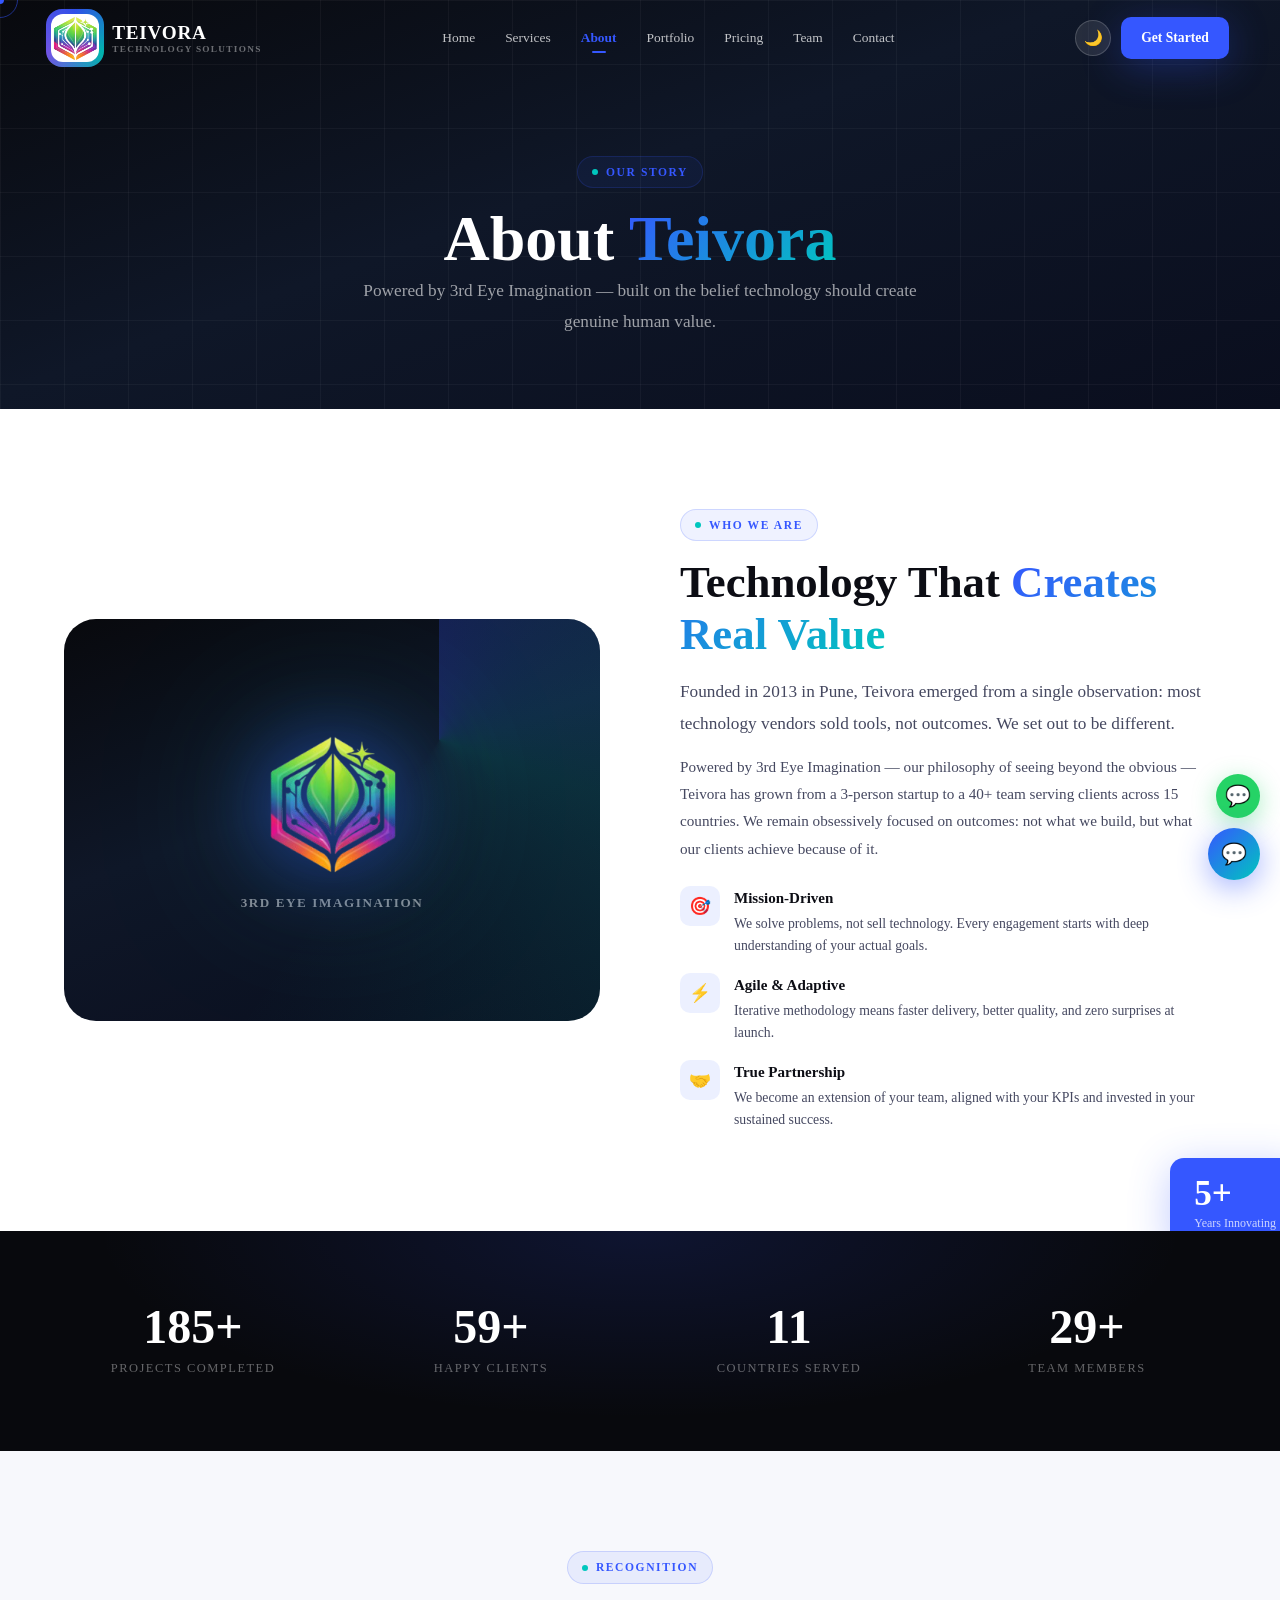
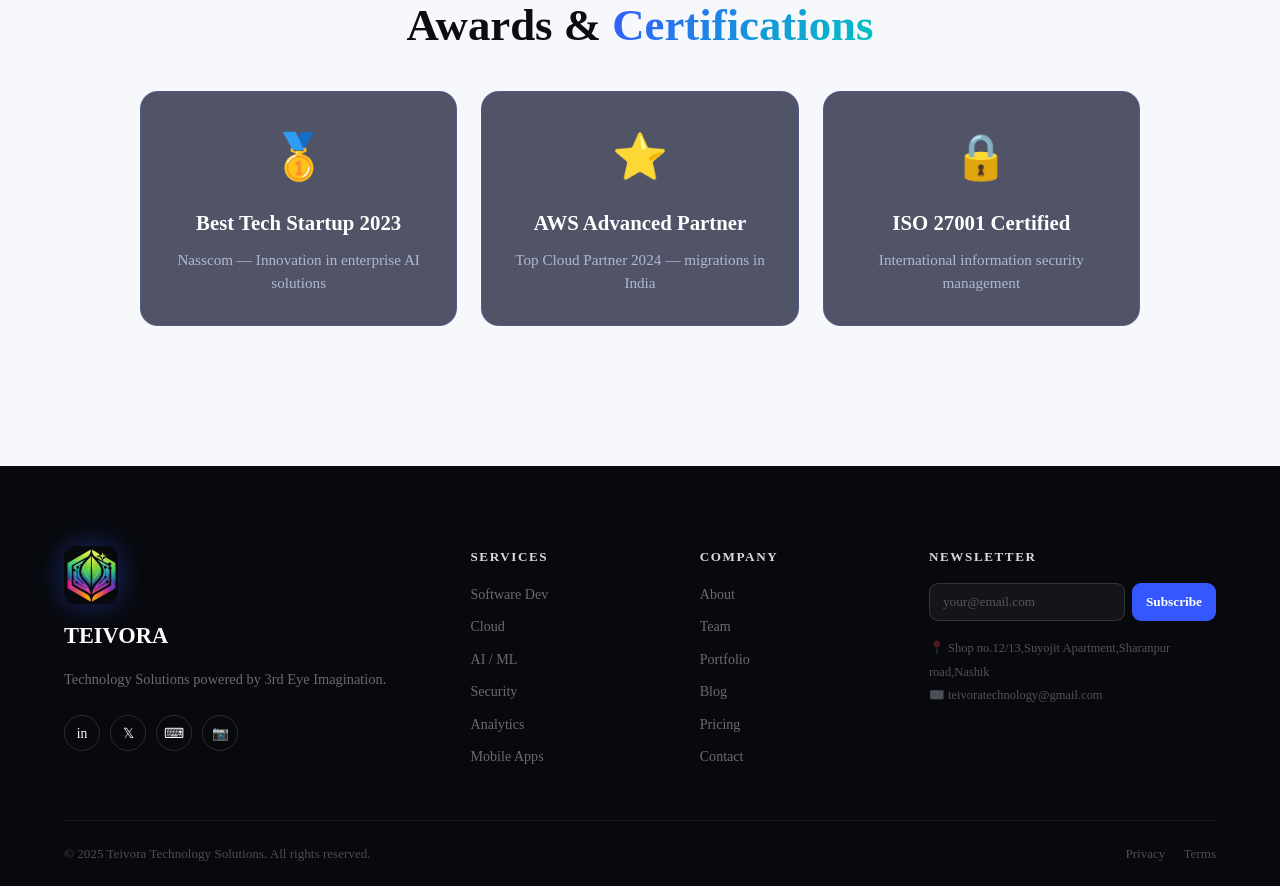
==== pages/about.html @ 47b6b74a "Initial commit" ====
<!DOCTYPE html>
<html lang="en" data-theme="light">
<head>
<meta charset="UTF-8"><meta name="viewport" content="width=device-width,initial-scale=1">
<title>About Us — Teivora Technology Solutions</title>
<link rel="icon" href="../images/logo.png">
<link rel="stylesheet" href="../css/style.css">

</head>
<body>
<div id="scroll-progress"></div>
<div id="cursor-dot"></div>
<div id="cursor-ring"></div>
<nav class="navbar" id="navbar">
  <a href="../index.html" class="nav-logo">
    <div class="logo-img-wrap">
      <img src="../images/logo.png" alt="Teivora" loading="lazy">
    </div>
    <div class="logo-text">
      <span class="logo-name">TEIVORA</span>
      <span class="logo-sub">Technology Solutions</span>
    </div>
  </a>
  <div class="nav-links">
    <a href="../index.html">Home</a>
    <a href="services.html">Services</a>
    <a href="about.html" class="active">About</a>
    <a href="portfolio.html">Portfolio</a>
    
    <a href="pricing.html">Pricing</a>
    <a href="team.html">Team</a>
    <a href="contact.html">Contact</a>
  </div>
  <div class="nav-actions">
    <button class="btn-theme">🌙</button>
    <a href="contact.html" class="btn btn-primary">Get Started</a>
  </div>
  <button class="hamburger" aria-label="Menu"><span></span><span></span><span></span></button>
</nav>
<nav class="mobile-nav" id="mobile-nav">
  <a href="../index.html">Home</a>
  <a href="services.html">Services</a>
  <a href="about.html">About</a>
  <a href="portfolio.html">Portfolio</a>
  
  <a href="pricing.html">Pricing</a>
  <a href="team.html">Team</a>
  <a href="contact.html">Contact</a>
  <div class="mobile-nav-foot">
    <button class="btn-theme">🌙</button>
    <a href="contact.html" class="mobile-nav-cta">Get Started →</a>
  </div>
</nav>

<div class="page-hero">
  <div class="wrap">
    <div class="badge" style="margin:0 auto 16px"><span class="badge-dot"></span>Our Story</div>
    <h1 class="title" style="color:#fff">About <span class="gr">Teivora</span></h1>
    <p class="lead" style="color:rgba(255,255,255,.6)">Powered by 3rd Eye Imagination — built on the belief technology should create genuine human value.</p>
  </div>
</div>

<section class="section">
  <div class="wrap">
    <div class="about-grid">
      <div class="rv-l">
        <div class="about-main-card">
          <div class="about-logo-glow">
            <img src="../images/logo.png" alt="Teivora" loading="lazy">
            <div style="color:rgba(255,255,255,.5);font-size:.82rem;margin-top:14px;font-weight:600;letter-spacing:.12em;text-transform:uppercase">3rd Eye Imagination</div>
          </div>
        </div>
        <div class="about-badge-card"><div class="nb">5+</div><div class="nl">Years Innovating</div></div>
      </div>
      <div class="rv-r">
        <div class="badge"><span class="badge-dot"></span>Who We Are</div>
        <h2 class="title">Technology That <span class="gr">Creates Real Value</span></h2>
        <p class="lead" style="margin-top:16px">Founded in 2013 in Pune, Teivora emerged from a single observation: most technology vendors sold tools, not outcomes. We set out to be different.</p>
        <p style="color:var(--c-text2);margin-top:14px;line-height:1.8;font-size:.95rem">Powered by 3rd Eye Imagination — our philosophy of seeing beyond the obvious — Teivora has grown from a 3-person startup to a 40+ team serving clients across 15 countries. We remain obsessively focused on outcomes: not what we build, but what our clients achieve because of it.</p>
        <div class="about-feats" style="margin-top:24px">
          <div class="about-feat"><div class="feat-dot">🎯</div><div><h4>Mission-Driven</h4><p>We solve problems, not sell technology. Every engagement starts with deep understanding of your actual goals.</p></div></div>
          <div class="about-feat"><div class="feat-dot">⚡</div><div><h4>Agile & Adaptive</h4><p>Iterative methodology means faster delivery, better quality, and zero surprises at launch.</p></div></div>
          <div class="about-feat"><div class="feat-dot">🤝</div><div><h4>True Partnership</h4><p>We become an extension of your team, aligned with your KPIs and invested in your sustained success.</p></div></div>
        </div>
      </div>
    </div>
  </div>
</section>

<div class="numbers">
  <div class="wrap">
    <div class="numbers-grid">
      <div class="num-item rv"><div class="num-val"><span data-count="250" data-suffix="+">0+</span></div><div class="num-lbl">Projects Completed</div></div>
      <div class="num-item rv"><div class="num-val"><span data-count="80" data-suffix="+">0+</span></div><div class="num-lbl">Happy Clients</div></div>
      <div class="num-item rv"><div class="num-val"><span data-count="15">0</span></div><div class="num-lbl">Countries Served</div></div>
      <div class="num-item rv"><div class="num-val"><span data-count="40" data-suffix="+">0+</span></div><div class="num-lbl">Team Members</div></div>
    </div>
  </div>
</div>

<section class="section" style="background:var(--c-bg2)">
  <div class="wrap tc">
    <div class="badge" style="margin:0 auto 16px"><span class="badge-dot"></span>Recognition</div>
    <h2 class="title">Awards &amp; <span class="gr">Certifications</span></h2>
  <div class="awards-section">
  <div class="awards-grid">
    
    <div class="award-card">
      <div class="icon">🥇</div>
      <h3>Best Tech Startup 2023</h3>
      <p>Nasscom — Innovation in enterprise AI solutions</p>
    </div>

    <div class="award-card">
      <div class="icon">⭐</div>
      <h3>AWS Advanced Partner</h3>
      <p>Top Cloud Partner 2024 — migrations in India</p>
    </div>

    <div class="award-card">
      <div class="icon">🔒</div>
      <h3>ISO 27001 Certified</h3>
      <p>International information security management</p>
    </div>

  </div>
</div>
  </div>
</section>

<footer>
  <div class="wrap">
    <div class="foot-grid">
      <div class="foot-brand">
        <img src="../images/logo.png" alt="Teivora" style="width:54px;border-radius:12px;margin-bottom:14px;box-shadow:0 0 28px rgba(53,87,255,.4)" loading="lazy">
        <h3>TEIVORA</h3>
        <p>Technology Solutions powered by 3rd Eye Imagination.</p>
        <div class="foot-soc">
        <a href="https://www.linkedin.com/in/teivora-technology-624a3b401/" target="_blank" class="fsoc" aria-label="LinkedIn">in</a>

        <a href="https://x.com/teivora75224" target="_blank" class="fsoc" aria-label="Twitter">𝕏</a>

        <a href="https://github.com/yourprofile" target="_blank" class="fsoc" aria-label="GitHub">⌨</a>

        <a href="https://instagram.com/yourprofile" target="_blank" class="fsoc" aria-label="Instagram">📷</a>
    </div>
      </div>
      <div class="foot-col"><h4>Services</h4><div class="foot-links">
        <a href="services.html">Software Dev</a><a href="services.html">Cloud</a>
        <a href="services.html">AI / ML</a><a href="services.html">Security</a>
        <a href="services.html">Analytics</a><a href="services.html">Mobile Apps</a>
      </div></div>
      <div class="foot-col"><h4>Company</h4><div class="foot-links">
        <a href="about.html">About</a><a href="team.html">Team</a>
        <a href="portfolio.html">Portfolio</a><a href="blog.html">Blog</a>
        <a href="pricing.html">Pricing</a><a href="contact.html">Contact</a>
      </div></div>
      <div class="foot-col"><h4>Newsletter</h4>
        <form class="nl-form" onsubmit="this.querySelector('.nl-btn').textContent='✓ Done!';this.querySelector('.nl-in').value='';event.preventDefault()">
          <input type="email" class="nl-in" placeholder="your@email.com" required>
          <button type="submit" class="nl-btn">Subscribe</button>
        </form>
        <div style="margin-top:16px;color:rgba(255,255,255,.3);font-size:.78rem;line-height:1.9">
           📍 Shop no.12/13,Suyojit Apartment,Sharanpur road,Nashik<br>✉️ teivoratechnology@gmail.com
        </div>
      </div>
    </div>
  </div>
  <div class="wrap">
    <div class="foot-bottom">
      <p>© 2025 Teivora Technology Solutions. All rights reserved.</p>
      <div class="foot-bottom-links"><a href="#">Privacy</a><a href="#">Terms</a></div>
    </div>
  </div>
</footer>
<button id="btt" aria-label="Back to top">↑</button>
<a id="wa-btn" href="https://wa.me/917076770660" target="_blank" rel="noopener" aria-label="WhatsApp">💬</a>
<div id="chat-widget">
  <div class="chat-box">
    <div class="chat-head"><div class="chat-av">🤖</div><div class="chat-head-info"><h4>Teivora Support</h4><p class="chat-online">Online now</p></div></div>
    <div class="chat-msgs"><div class="cmsg bot">👋 Hi! How can I help you today?</div></div>
    <div class="chat-row"><input type="text" class="chat-in" placeholder="Type a message…"><button class="chat-send">➤</button></div>
  </div>
  <button class="chat-btn-wrap" aria-label="Open chat">💬</button>
</div>
<div id="cookie" class="hide">
  <div class="ck-text"><strong>🍪 Cookies</strong> help us improve your experience.</div>
  <div class="ck-btns"><button class="ck-ok">Accept</button><button class="ck-no">Decline</button></div>
</div>
<script src="../js/main.js"></script>
</body>
</html>
---- css/style.css ----
/* ================================================================
   TEIVORA TECHNOLOGY SOLUTIONS — PREMIUM v3.0
   Inspired by Nethority.com aesthetic
   ================================================================ */



/* ── TOKENS ── */
:root {
  --c-bg:        #ffffff;
  --c-bg2:       #f7f8fc;
  --c-bg3:       #eef0f8;
  --c-dark:      #08090d;
  --c-dark2:     #0e1017;
  --c-dark3:     #161924;
  --c-navy:      #0f1728;
  --c-blue:      #3557ff;
  --c-blue2:     #5b77ff;
  --c-teal:      #00c6be;
  --c-purple:    #7c5cfc;
  --c-green:     #22c55e;
  --c-amber:     #f59e0b;
  --c-text:      #0c0d14;
  --c-text2:     #454860;
  --c-text3:     #8082a0;
  --c-border:    #e3e5f5;
  --c-border2:   #d0d3ee;
  --c-card:      #ffffff;
  --c-white:     #ffffff;

  /* Dark mode overrides */
  --c-bg-d:      #07080f;
  --c-bg2-d:     #0d0e1a;
  --c-bg3-d:     #13142a;
  --c-text-d:    #eeeef5;
  --c-text2-d:   #9294b4;
  --c-border-d:  #1e2035;
  --c-card-d:    #0f1020;

  --f-sans:    'Times New Roman', Times, serif;
  --f-display: 'Times New Roman', Times, serif;
  --nav-h:     76px;
  --radius:    14px;
  --radius-lg: 22px;
  --radius-xl: 32px;
  --ease:      cubic-bezier(.4,0,.2,1);
  --ease-out:  cubic-bezier(.0,0,.2,1);
  --spring:    cubic-bezier(.34,1.56,.64,1);

  --grd-blue:   linear-gradient(135deg, #3557ff 0%, #5b77ff 100%);
  --grd-hero:   linear-gradient(160deg, #08090d 0%, #0f1728 45%, #0a0e1e 100%);
  --grd-glass:  linear-gradient(135deg, rgba(255,255,255,.06) 0%, rgba(255,255,255,.01) 100%);
  --grd-accent: linear-gradient(135deg, #3557ff 0%, #00c6be 100%);

  --sh-blue:    0 8px 40px rgba(53,87,255,.3);
  --sh-lg:      0 24px 80px rgba(8,9,13,.12);
  --sh-sm:      0 2px 16px rgba(8,9,13,.06);

  --trans: all .3s var(--ease);
}

[data-theme="dark"] {
  --c-bg:     var(--c-bg-d);
  --c-bg2:    var(--c-bg2-d);
  --c-bg3:    var(--c-bg3-d);
  --c-text:   var(--c-text-d);
  --c-text2:  var(--c-text2-d);
  --c-border: var(--c-border-d);
  --c-card:   var(--c-card-d);
  --sh-lg: 0 24px 80px rgba(0,0,0,.5);
  --sh-sm: 0 2px 16px rgba(0,0,0,.3);
}

/* ── RESET ── */
*,*::before,*::after { box-sizing:border-box; margin:0; padding:0 }
html { scroll-behavior:smooth; font-size:16px }
body {
  font-family: var(--f-sans);
  background: var(--c-bg);
  color: var(--c-text);
  line-height: 1.6;
  overflow-x: hidden;
  transition: background .3s ease, color .3s ease;
}
a { text-decoration:none; color:inherit }
img { display:block; max-width:100% }
ul { list-style:none }
button { cursor:pointer; border:none; background:none; font-family:var(--f-sans) }
input,textarea,select { font-family:var(--f-sans); outline:none }

/* ── SCROLL PROGRESS ── */
#scroll-progress {
  position:fixed; top:0; left:0; height:3px; width:0;
  z-index:99999;
  background: linear-gradient(90deg, var(--c-blue), var(--c-teal), var(--c-purple));
  box-shadow: 0 0 12px rgba(53,87,255,.6);
  transition: width .08s linear;
}

/* ── SPLASH ── */
#splash {
  position:fixed; inset:0;
  z-index:99998;
  background: var(--c-dark);
  display:flex; align-items:center; justify-content:center; flex-direction:column;
  gap:32px;
  transition: opacity .8s ease, visibility .8s ease;
}
#splash.out { opacity:0; visibility:hidden; pointer-events:none }

.sp-logo-ring {
  position:relative; width:130px; height:130px;
  display:flex; align-items:center; justify-content:center;
}
.sp-ring {
  position:absolute; inset:0; border-radius:50%;
  border: 2px solid transparent;
}
.sp-ring-1 {
  background: conic-gradient(from 0deg, var(--c-blue), var(--c-teal), var(--c-purple), var(--c-blue)) border-box;
  -webkit-mask: linear-gradient(#fff 0 0) padding-box, linear-gradient(#fff 0 0);
  -webkit-mask-composite: destination-out; mask-composite: exclude;
  animation: spin 3s linear infinite;
}
.sp-ring-2 {
  inset:-12px;
  background: conic-gradient(from 180deg, rgba(53,87,255,.3), transparent 60%) border-box;
  -webkit-mask: linear-gradient(#fff 0 0) padding-box, linear-gradient(#fff 0 0);
  -webkit-mask-composite: destination-out; mask-composite: exclude;
  animation: spin 6s linear infinite reverse;
}
.sp-logo-img {
  width:100px; height:100px; border-radius:20px;
  position:relative; z-index:1;
  box-shadow: 0 0 40px rgba(53,87,255,.5), 0 0 80px rgba(0,198,190,.2);
  animation: floatY 2.5s ease-in-out infinite;
}
.sp-name {
  font-family:var(--f-display); font-size:2.6rem; font-weight:800;
  color:#fff; letter-spacing:.08em;
  animation: fadeUp .6s ease .3s both;
}
.sp-tagline {
  font-size:.8rem; letter-spacing:.2em; text-transform:uppercase;
  color:rgba(255,255,255,.35);
  animation: fadeUp .6s ease .5s both;
}
.sp-bar {
  width:200px; height:2px; background:rgba(255,255,255,.08); border-radius:99px; overflow:hidden;
  animation: fadeUp .6s ease .6s both;
}
.sp-fill {
  height:100%; width:0;
  background: var(--grd-accent); border-radius:99px;
  animation: loadBar 2.4s cubic-bezier(.4,0,.2,1) .4s forwards;
}

/* ── CURSOR ── */
#cursor-dot {
  position:fixed; width:8px; height:8px; border-radius:50%;
  background:var(--c-blue); pointer-events:none; z-index:9997;
  transform:translate(-50%,-50%);
  transition:width .2s, height .2s, background .2s;
}
#cursor-ring {
  position:fixed; width:36px; height:36px; border-radius:50%;
  border:1.5px solid rgba(53,87,255,.5); pointer-events:none; z-index:9996;
  transform:translate(-50%,-50%);
  transition:all .15s ease;
}
body.cursor-hover #cursor-dot  { width:14px; height:14px; background:var(--c-teal) }
body.cursor-hover #cursor-ring { width:50px; height:50px; border-color:rgba(0,198,190,.5) }

/* ── NAVBAR ── */
.navbar {
  position:fixed; top:0; left:0; right:0;
  height:var(--nav-h); z-index:1000;
  display:flex; align-items:center; justify-content:space-between;
  padding:0 4%;
  transition:all .4s var(--ease);
}
.navbar.solid {
  background:rgba(255,255,255,.94);
  backdrop-filter:blur(24px);
  -webkit-backdrop-filter:blur(24px);
  border-bottom:1px solid var(--c-border);
  box-shadow: var(--sh-sm);
  height:66px;
}
[data-theme="dark"] .navbar.solid {
  background:rgba(7,8,15,.94);
  border-bottom-color:var(--c-border);
}

/* Logo */
.nav-logo { display:flex; align-items:center; gap:13px; flex-shrink:0 }
.logo-img-wrap {
  position:relative; width:48px; height:48px; flex-shrink:0;
}
.logo-img-wrap::before {
  content:'';
  position:absolute; inset:-5px; border-radius:16px;
  background: conic-gradient(from 0deg, var(--c-blue), var(--c-teal), var(--c-purple), var(--c-blue));
  animation: spin 5s linear infinite;
  opacity:.9; z-index:0;
}
.logo-img-wrap::after {
  content:'';
  position:absolute; inset:-10px; border-radius:20px;
  background: radial-gradient(circle, rgba(53,87,255,.35) 0%, transparent 70%);
  animation: glowPulse 2.5s ease-in-out infinite;
  z-index:-1;
}
.logo-img-wrap img {
  width:48px; height:48px; border-radius:12px;
  position:relative; z-index:1;
  transition:transform .5s var(--spring), box-shadow .3s ease;
  background:#fff;
}
.nav-logo:hover .logo-img-wrap img {
  transform: scale(1.12) rotate(-5deg);
  box-shadow: 0 0 30px rgba(53,87,255,.5);
}
.nav-logo:hover .logo-img-wrap::before { animation-duration:1.5s }

.logo-text { display:flex; flex-direction:column; line-height:1.15 }
.logo-name {
  font-family:var(--f-display); font-weight:800; font-size:1.2rem;
  color:#fff; letter-spacing:.04em; transition:color .3s;
}
.navbar.solid .logo-name { color:var(--c-text) }
[data-theme="dark"] .navbar.solid .logo-name { color:#fff }
.logo-sub {
  font-size:.58rem; font-weight:600; letter-spacing:.14em; text-transform:uppercase;
  color:rgba(255,255,255,.4); transition:color .3s;
}
.navbar.solid .logo-sub { color:var(--c-text3) }
[data-theme="dark"] .navbar.solid .logo-sub { color:rgba(255,255,255,.35) }

/* Desktop nav links */
.nav-links {
  display:flex; align-items:center; gap:4px;
  flex:1; justify-content:center;
}
.nav-links a {
  position:relative; padding:7px 13px; border-radius:9px;
  font-size:.84rem; font-weight:500; white-space:nowrap;
  color:rgba(255,255,255,.75); transition:all .25s ease;
  opacity:0; animation:navIn .4s ease forwards;
}
.nav-links a:nth-child(1){animation-delay:.05s}
.nav-links a:nth-child(2){animation-delay:.1s}
.nav-links a:nth-child(3){animation-delay:.15s}
.nav-links a:nth-child(4){animation-delay:.2s}
.nav-links a:nth-child(5){animation-delay:.25s}
.nav-links a:nth-child(6){animation-delay:.3s}
.nav-links a:nth-child(7){animation-delay:.35s}
.nav-links a:nth-child(8){animation-delay:.4s}
.navbar.solid .nav-links a { color:var(--c-text2) }
[data-theme="dark"] .navbar.solid .nav-links a { color:rgba(255,255,255,.6) }
.nav-links a:hover { color:var(--c-blue); background:rgba(53,87,255,.08) }
.nav-links a.active { color:var(--c-blue); font-weight:600 }
.nav-links a.active::after {
  content:''; position:absolute; bottom:3px; left:50%;
  transform:translateX(-50%); width:14px; height:2px;
  background:var(--c-blue); border-radius:99px;
}

/* Nav CTA */
.nav-actions { display:flex; align-items:center; gap:10px; flex-shrink:0 }
.btn-theme {
  width:36px; height:36px; border-radius:50%;
  background:rgba(255,255,255,.1); border:1px solid rgba(255,255,255,.18);
  color:#fff; font-size:.95rem;
  display:flex; align-items:center; justify-content:center;
  transition:var(--trans);
}
.navbar.solid .btn-theme {
  background:var(--c-bg2); border-color:var(--c-border); color:var(--c-text);
}
.btn-theme:hover { transform:rotate(20deg) scale(1.1) }

/* CTA button */
.btn {
  display:inline-flex; align-items:center; gap:8px;
  font-size:.85rem; font-weight:700; border-radius:10px;
  padding:10px 20px; transition:var(--trans);
  position:relative; overflow:hidden; white-space:nowrap;
}
.btn-primary {
  background:var(--c-blue); color:#fff;
  box-shadow: var(--sh-blue);
}
.btn-primary::before {
  content:'';
  position:absolute; top:0; left:-100%; width:60%; height:100%;
  background:linear-gradient(90deg, transparent, rgba(255,255,255,.25), transparent);
  transform:skewX(-15deg);
  animation:shimmer 3.5s ease-in-out infinite;
}
@keyframes shimmer { 0%{left:-100%} 40%,100%{left:160%} }
.btn-primary:hover {
  transform:translateY(-2px);
  box-shadow:0 14px 48px rgba(53,87,255,.5);
  background:var(--c-blue2);
}
.btn-outline {
  background:transparent; color:#fff;
  border:1.5px solid rgba(255,255,255,.35);
}
.btn-outline:hover {
  background:rgba(255,255,255,.1);
  border-color:rgba(255,255,255,.7);
  transform:translateY(-2px);
}
.navbar.solid .btn-outline { border-color:var(--c-border); color:var(--c-text) }
.navbar.solid .btn-outline:hover { background:var(--c-bg2) }

/* Hamburger */
.hamburger {
  display:none; flex-direction:column; gap:5px; padding:8px;
  border-radius:8px; transition:background .2s;
}
.hamburger span {
  display:block; width:21px; height:2px;
  background:#fff; border-radius:2px; transition:all .3s ease;
}
.navbar.solid .hamburger span { background:var(--c-text) }
.hamburger.open span:nth-child(1) { transform:translateY(7px) rotate(45deg) }
.hamburger.open span:nth-child(2) { opacity:0; transform:scaleX(0) }
.hamburger.open span:nth-child(3) { transform:translateY(-7px) rotate(-45deg) }

/* Mobile menu */
.mobile-nav {
  display:none; position:fixed;
  top:var(--nav-h); left:0; right:0; bottom:0;
  background:var(--c-bg);
  flex-direction:column; padding:24px 5%;
  z-index:999; overflow-y:auto;
  border-top:1px solid var(--c-border);
}
.mobile-nav.open { display:flex }
.mobile-nav a {
  padding:14px 16px; font-size:1rem; font-weight:600;
  border-radius:10px; color:var(--c-text);
  transition:var(--trans);
  opacity:0; animation:slideIn .3s ease forwards;
}
.mobile-nav a:nth-child(1){animation-delay:.04s}
.mobile-nav a:nth-child(2){animation-delay:.08s}
.mobile-nav a:nth-child(3){animation-delay:.12s}
.mobile-nav a:nth-child(4){animation-delay:.16s}
.mobile-nav a:nth-child(5){animation-delay:.2s}
.mobile-nav a:nth-child(6){animation-delay:.24s}
.mobile-nav a:nth-child(7){animation-delay:.28s}
.mobile-nav a:nth-child(8){animation-delay:.32s}
.mobile-nav a:hover, .mobile-nav a.active { background:rgba(53,87,255,.07); color:var(--c-blue) }
.mobile-nav-foot {
  margin-top:auto; padding-top:20px;
  border-top:1px solid var(--c-border);
  display:flex; flex-direction:column; gap:10px;
}
.mobile-nav-cta {
  background:var(--c-blue); color:#fff;
  text-align:center; padding:14px; border-radius:10px;
  font-weight:700; font-size:1rem;
}

/* ── LAYOUT ── */
.wrap { max-width:1300px; margin:0 auto; padding:0 5% }
.section { padding:100px 0; position:relative }
.section-sm { padding:64px 0; position:relative }

.badge {
  display:inline-flex; align-items:center; gap:8px;
  font-size:.72rem; font-weight:700; letter-spacing:.14em; text-transform:uppercase;
  color:var(--c-blue); background:rgba(53,87,255,.08);
  padding:6px 14px; border-radius:99px;
  border:1px solid rgba(53,87,255,.18); margin-bottom:16px;
}
.badge-dot {
  width:6px; height:6px; background:var(--c-teal);
  border-radius:50%; animation:blink 1.8s ease-in-out infinite;
  flex-shrink:0;
}

h1.title {
  font-family:var(--f-display); font-weight:800;
  font-size:clamp(2.8rem, 5vw, 4.2rem);
  line-height:1.1; color:var(--c-text);
}
h2.title {
  font-family:var(--f-display); font-weight:800;
  font-size:clamp(2rem, 3.5vw, 3rem);
  line-height:1.15; color:var(--c-text);
}
h3.title {
  font-family:var(--f-display); font-weight:800;
  font-size:clamp(1.5rem, 2.5vw, 1.9rem);
  line-height:1.2; color:var(--c-text);
}
.title .gr {
  background:var(--grd-accent);
  -webkit-background-clip:text; -webkit-text-fill-color:transparent; background-clip:text;
}
.title .un {
  position:relative; display:inline-block;
}
.title .un::after {
  content:'';
  position:absolute; left:0; bottom:-4px; right:0; height:3px;
  background:var(--grd-accent); border-radius:99px;
}

p.lead {
  font-size:1.08rem; color:var(--c-text2); line-height:1.8; max-width:600px;
}
p.lead + * { margin-top:32px }
.tc { text-align:center }
.tc p.lead { margin-left:auto; margin-right:auto }

/* ── HERO ── */
.hero {
  min-height:100vh;
  background:var(--grd-hero);
  display:flex; align-items:center;
  padding-top:calc(var(--nav-h) + 60px);
  padding-bottom:80px;
  overflow:hidden; position:relative;
}

/* Particle canvas */
#hero-canvas {
  position:absolute; inset:0; pointer-events:none; z-index:0;
  opacity:.5;
}

/* Animated mesh gradient */
.hero-mesh {
  position:absolute; inset:0; pointer-events:none; z-index:0;
}
.hero-orb {
  position:absolute; border-radius:50%; filter:blur(90px); pointer-events:none;
}
.orb1 { width:600px; height:600px; background:rgba(53,87,255,.22); top:-150px; right:-80px; animation:orbFloat 9s ease-in-out infinite }
.orb2 { width:420px; height:420px; background:rgba(0,198,190,.14); bottom:-100px; left:5%; animation:orbFloat 12s ease-in-out infinite 2s reverse }
.orb3 { width:300px; height:300px; background:rgba(124,92,252,.12); top:40%; left:42%; animation:orbFloat 15s ease-in-out infinite 4s }

/* Grid overlay */
.hero-grid-overlay {
  position:absolute; inset:0; pointer-events:none; z-index:0;
  background-image:
    linear-gradient(rgba(255,255,255,.04) 1px, transparent 1px),
    linear-gradient(90deg, rgba(255,255,255,.04) 1px, transparent 1px);
  background-size:64px 64px;
  animation:gridScroll 20s linear infinite;
}

.hero-inner {
  position:relative; z-index:2;
  display:grid; grid-template-columns:1fr 1fr; gap:64px; align-items:center;
}

/* Left */
.hero-eyebrow {
  display:inline-flex; align-items:center; gap:10px;
  background:rgba(53,87,255,.12); border:1px solid rgba(53,87,255,.28);
  padding:8px 18px; border-radius:99px; margin-bottom:28px;
  animation:fadeUp .6s ease .3s both;
}
.hero-eyebrow .dot {
  width:7px; height:7px; background:var(--c-teal); border-radius:50%;
  animation:blink 1.5s ease-in-out infinite; flex-shrink:0;
}
.hero-eyebrow span { font-size:.78rem; font-weight:700; letter-spacing:.1em; text-transform:uppercase; color:var(--c-teal) }
.hero h1 { color:#fff; margin-bottom:24px; animation:fadeUp .6s ease .45s both }
.hero p.lead { color:rgba(255,255,255,.6); animation:fadeUp .6s ease .6s both }
.hero-btns { display:flex; gap:14px; flex-wrap:wrap; animation:fadeUp .6s ease .75s both }
.hero-stats {
  display:flex; gap:40px; margin-top:56px; flex-wrap:wrap;
  animation:fadeUp .6s ease .9s both;
  padding-top:40px; border-top:1px solid rgba(255,255,255,.1);
}
.hero-stat .n {
  font-family:var(--f-display); font-size:2.4rem; font-weight:800; color:#fff; line-height:1;
}
.hero-stat .n em { color:var(--c-teal); font-style:normal }
.hero-stat .l { font-size:.78rem; color:rgba(255,255,255,.4); text-transform:uppercase; letter-spacing:.1em; margin-top:5px }

/* Right — floating card cluster */
.hero-visual { position:relative; animation:fadeRight .7s ease .5s both; z-index:2 }
.hero-card-main {
  background:rgba(255,255,255,.05);
  border:1px solid rgba(255,255,255,.1);
  border-radius:var(--radius-xl); padding:36px;
  backdrop-filter:blur(16px);
  position:relative; overflow:hidden;
}
.hero-card-main::before {
  content:''; position:absolute; top:0; left:0; right:0; height:1px;
  background:linear-gradient(90deg, transparent, rgba(255,255,255,.25), transparent);
}
.svc-grid { display:grid; grid-template-columns:repeat(3,1fr); gap:14px }
.svc-tile {
  background:rgba(255,255,255,.04); border:1px solid rgba(255,255,255,.07);
  border-radius:var(--radius); padding:18px 12px; text-align:center;
  transition:var(--trans); cursor:default;
}
.svc-tile:hover {
  background:rgba(53,87,255,.16); border-color:rgba(53,87,255,.35);
  transform:translateY(-5px) scale(1.02);
}
.svc-tile .ic { font-size:1.8rem; margin-bottom:8px }
.svc-tile .lb { font-size:.66rem; color:rgba(255,255,255,.5); font-weight:500; line-height:1.3 }
.hero-card-main {
  max-width: 1000px;
  margin: auto;
  padding: 40px;
  border-radius: 30px;
  background: rgba(255,255,255,0.05);
  backdrop-filter: blur(20px);
  border: 1px solid rgba(255,255,255,0.08);
}

/* GRID FIX */
.svc-grid {
  display: grid;
  grid-template-columns: repeat(3, 1fr);
  gap: 30px;
}

/* TILE */
.svc-tile {
  display: flex;
  justify-content: center;
}

/* IMAGE CARD */
.image-card {
  width: 300%;
  height: 100px;
  border-radius: 10px;
  background-size: cover;
  background-position: center;
  position: relative;
  overflow: hidden;
  box-shadow: 0 10px 30px rgba(0,0,0,0.3);
  transition: all 0.3s ease;
}

/* HOVER EFFECT */
.image-card:hover {
  transform: translateY(-8px) scale(1.03);
}

/* DARK OVERLAY */
.image-card::before {
  content: "";
  position: absolute;
  inset: 0;
  background: linear-gradient(to top, rgba(0,0,0,0.7), transparent);
}

/* LABEL */
.image-card span {
  position: absolute;
  bottom: 15px;
  left: 15px;
  color: #fff;
  font-weight: 600;
  font-size: 15px;
  background: rgba(0,0,0,0.5);
  padding: 6px 12px;
  border-radius: 10px;
}

/* RESPONSIVE FIX */
@media (max-width: 900px) {
  .svc-grid {
    grid-template-columns: repeat(2, 1fr);
  }
}

@media (max-width: 500px) {
  .svc-grid {
    grid-template-columns: 1fr;
  }
}
/* Flip Card */
.flip-card { perspective:800px; background:transparent !important; border:none !important; padding:0 !important; }
.flip-card:hover { transform:none !important; background:transparent !important; }
.flip-inner {
  position:relative; width:100%; min-height:90px;
  transition:transform .55s cubic-bezier(.4,0,.2,1);
  transform-style:preserve-3d;
}
.flip-card:hover .flip-inner { transform:rotateY(180deg); }
.flip-front, .flip-back {
  position:absolute; inset:0; border-radius:var(--radius);
  backface-visibility:hidden; -webkit-backface-visibility:hidden;
  display:flex; flex-direction:column; align-items:center; justify-content:center;
  padding:18px 12px; text-align:center;
}
.flip-front {
  background:rgba(255,255,255,.04);
  border:1px solid rgba(255,255,255,.07);
}
.flip-back {
  transform:rotateY(180deg);
  background-size:cover; background-position:center;
  overflow:hidden; border:1px solid rgba(53,87,255,.4);
}
.flip-back-overlay {
  position:absolute; inset:0;
  background:linear-gradient(135deg,rgba(53,87,255,.7),rgba(0,0,0,.5));
}
.flip-back-label {
  position:relative; z-index:1;
  font-size:.7rem; font-weight:700; color:#fff;
  letter-spacing:.08em; text-transform:uppercase;
}
/* Maintain grid cell height */
.svc-grid .flip-card { height:90px; }

/* Floating badges */
.float-badge {
  position:absolute; background:var(--c-card);
  border:1px solid var(--c-border); border-radius:12px; padding:12px 16px;
  box-shadow:var(--sh-lg); display:flex; align-items:center; gap:10px;
  animation:floatY 4s ease-in-out infinite;
}
[data-theme="dark"] .float-badge { background:var(--c-bg3); border-color:var(--c-border) }
.float-badge.top-left { top:-28px; left:-28px; animation-delay:0s }
.float-badge.bot-right { bottom:-28px; right:-28px; animation-delay:1.5s }
.float-badge .fb-icon { font-size:1.4rem }
.float-badge .fb-text { display:flex; flex-direction:column; line-height:1.3 }
.float-badge .fb-val { font-family:var(--f-display); font-weight:800; font-size:.95rem; color:var(--c-text) }
.float-badge .fb-lbl { font-size:.68rem; color:var(--c-text3) }

/* ── TRUSTED STRIP ── */
.strip {
  padding:48px 0; border-top:1px solid var(--c-border); border-bottom:1px solid var(--c-border);
  background:var(--c-bg2); overflow:hidden;
}
.strip-label {
  text-align:center; font-size:.72rem; font-weight:700; letter-spacing:.18em;
  text-transform:uppercase; color:var(--c-text3); margin-bottom:32px;
}
.strip-track-wrap { position:relative; overflow:hidden }
.strip-track-wrap::before, .strip-track-wrap::after {
  content:''; position:absolute; top:0; bottom:0; width:120px; z-index:2;
}
.strip-track-wrap::before { left:0; background:linear-gradient(90deg, var(--c-bg2), transparent) }
.strip-track-wrap::after  { right:0; background:linear-gradient(-90deg, var(--c-bg2), transparent) }
.strip-track {
  display:flex; gap:56px; align-items:center;
  animation:scrollLeft 30s linear infinite; width:max-content;
}
.strip-track:hover { animation-play-state:paused }
.strip-item {
  font-family:var(--f-display); font-size:1.05rem; font-weight:700;
  color:var(--c-text3); opacity:.45; white-space:nowrap;
  transition:var(--trans); flex-shrink:0; cursor:default;
}
.strip-item:hover { opacity:1; color:var(--c-blue) }

/* ── SERVICES ── */
.svc-grid-main { display:grid; grid-template-columns:repeat(3,1fr); gap:20px; margin-top:52px }
.svc-card {
  background:var(--c-card); border:1px solid var(--c-border);
  border-radius:var(--radius-lg); padding:32px;
  transition:var(--trans); position:relative; overflow:hidden;
  cursor:default;
}
/* Background image layer */
.svc-card .svc-bg-img {
  position:absolute; inset:0; border-radius:var(--radius-lg);
  background-size:cover; background-position:center;
  opacity:0; transition:opacity .5s ease, transform .6s ease;
  transform:scale(1.08);
  z-index:0;
}
/* Overlay on top of bg image */
.svc-card .svc-bg-img::after {
  content:''; position:absolute; inset:0;
  background:linear-gradient(160deg, rgba(255,255,255,.92) 0%, rgba(255,255,255,.75) 50%, rgba(230,235,255,.88) 100%);
  border-radius:var(--radius-lg);
}
[data-theme="dark"] .svc-card .svc-bg-img::after {
  background:linear-gradient(160deg, rgba(15,20,45,.92) 0%, rgba(15,20,45,.78) 50%, rgba(10,15,40,.9) 100%);
}
.svc-card:hover .svc-bg-img {
  opacity:1; transform:scale(1);
}
.svc-card::after {
  content:''; position:absolute; inset:0;
  background:linear-gradient(135deg, rgba(53,87,255,.03), rgba(0,198,190,.03));
  opacity:0; transition:opacity .3s; z-index:0;
}
.svc-card:hover {
  transform:translateY(-10px);
  border-color:rgba(53,87,255,.3);
  box-shadow:0 20px 60px rgba(53,87,255,.15), 0 0 0 1px rgba(53,87,255,.15);
}
.svc-card:hover::after { opacity:1 }
.svc-icon {
  width:56px; height:56px; border-radius:14px; margin-bottom:20px;
  background:rgba(53,87,255,.08); display:flex; align-items:center; justify-content:center;
  font-size:1.65rem; position:relative; z-index:1;
  transition:transform .4s var(--spring), background .3s;
}
.svc-card:hover .svc-icon { transform:scale(1.15) rotate(-8deg); background:var(--grd-accent) }
.svc-card h3 { font-size:1.12rem; font-weight:700; margin-bottom:10px; position:relative; z-index:1 }
.svc-card p { font-size:.9rem; color:var(--c-text2); line-height:1.7; position:relative; z-index:1 }
.svc-link {
  display:inline-flex; align-items:center; gap:6px; margin-top:18px;
  font-size:.82rem; font-weight:700; color:var(--c-blue); transition:gap .2s;
  position:relative; z-index:1;
}
.svc-card:hover .svc-link { gap:10px }

/* ── ABOUT ── */
.about-grid { display:grid; grid-template-columns:1fr 1fr; gap:80px; align-items:center }
.about-visual { position:relative }
.about-main-card {
  background:var(--grd-hero); border-radius:var(--radius-xl);
  aspect-ratio:4/3; display:flex; align-items:center; justify-content:center;
  position:relative; overflow:hidden;
}
.about-main-card::before {
  content:''; position:absolute; inset:0;
  background:conic-gradient(from 0deg at 70% 30%, rgba(53,87,255,.25), rgba(0,198,190,.15), transparent 60%);
}
.about-logo-glow {
  position:relative; z-index:1; text-align:center;
}
.about-logo-glow img {
  width:140px; filter:drop-shadow(0 0 40px rgba(53,87,255,.7)) drop-shadow(0 0 80px rgba(0,198,190,.35));
  border-radius:18px; margin:0 auto;
  animation:floatY 3s ease-in-out infinite;
}
.about-badge-card {
  position:absolute; bottom:-20px; right:-20px;
  background:var(--c-blue); color:#fff;
  border-radius:var(--radius); padding:18px 24px;
  box-shadow:var(--sh-blue);
}
.about-badge-card .nb { font-family:var(--f-display); font-size:2.2rem; font-weight:800; line-height:1 }
.about-badge-card .nl { font-size:.75rem; opacity:.75; margin-top:3px }
.about-feats { display:flex; flex-direction:column; gap:16px; margin-top:28px }
.about-feat { display:flex; gap:14px; align-items:flex-start }
.feat-dot {
  width:40px; height:40px; flex-shrink:0; border-radius:10px;
  background:rgba(53,87,255,.09); display:flex; align-items:center; justify-content:center; font-size:1.1rem;
}
.about-feat h4 { font-weight:700; font-size:.94rem; margin-bottom:3px }
.about-feat p { font-size:.86rem; color:var(--c-text2) }
.awards-section {
  padding: 40px 20px;
}

/* Responsive Grid */
.awards-grid {
  display: grid;
  grid-template-columns: repeat(auto-fit, minmax(260px, 1fr));
  gap: 24px;
  max-width: 1000px;
  margin: auto;
}

/* Card Design */
.award-card {
  background: rgba(10, 15, 40, 0.7);
  border-radius: 18px;
  padding: 30px 20px;
  text-align: center;
  border: 1px solid rgba(80, 120, 255, 0.2);
  backdrop-filter: blur(12px);
  transition: 0.3s ease;
}

/* Hover Effect */
.award-card:hover {
  transform: translateY(-8px);
  box-shadow: 0 10px 30px rgba(0, 140, 255, 0.2);
}

/* Icon */
.award-card .icon {
  font-size: 2.8rem;
  margin-bottom: 12px;
}

/* Title */
.award-card h3 {
  font-size: 1.3rem;
  margin-bottom: 10px;
  color: #fff;
}

/* Text */
.award-card p {
  font-size: 0.95rem;
  color: #b0b8d1;
  line-height: 1.5;
}

/* Mobile Fix */
@media (max-width: 600px) {
  .award-card {
    padding: 24px 16px;
  }
}

/* ── NUMBERS ── */
.numbers {
  background:var(--c-dark); padding:72px 0; position:relative; overflow:hidden;
}
.numbers::before {
  content:''; position:absolute; inset:0;
  background:radial-gradient(ellipse at 50% 0%, rgba(53,87,255,.15), transparent 60%);
}
.numbers-grid { display:grid; grid-template-columns:repeat(4,1fr); gap:40px; position:relative; z-index:1 }
.num-item { text-align:center }
.num-val { font-family:var(--f-display); font-size:3rem; font-weight:800; color:#fff; line-height:1 }
.num-val em { color:var(--c-teal); font-style:normal }
.num-lbl { font-size:.78rem; color:rgba(255,255,255,.38); text-transform:uppercase; letter-spacing:.12em; margin-top:8px }

/* ── PROCESS ── */
.process-grid { display:grid; grid-template-columns:repeat(4,1fr); gap:24px; margin-top:52px; position:relative }
.process-grid::before {
  content:''; position:absolute; top:48px; left:13%; right:13%; height:1px;
  background:linear-gradient(90deg, var(--c-blue), var(--c-teal));
  z-index:0;
}
.proc-card { text-align:center; position:relative; z-index:1 }
.proc-num {
  width:80px; height:80px; border-radius:50%;
  background:var(--grd-accent); color:#fff;
  font-family:var(--f-display); font-size:1.6rem; font-weight:800;
  display:flex; align-items:center; justify-content:center; margin:0 auto 20px;
  box-shadow:var(--sh-blue);
  transition:transform .4s var(--spring), box-shadow .3s;
}
.proc-card:hover .proc-num { transform:scale(1.14) translateY(-6px); box-shadow:0 18px 52px rgba(53,87,255,.45) }
.proc-card h4 { font-weight:700; font-size:.96rem; margin-bottom:8px }
.proc-card p { font-size:.86rem; color:var(--c-text2); line-height:1.6 }

/* ── TESTIMONIALS ── */
.testi-wrap { position:relative; overflow:hidden; margin-top:52px }
.testi-track { display:flex; transition:transform .55s cubic-bezier(.4,0,.2,1) }
.testi-card {
  flex:0 0 calc(50% - 12px); min-width:calc(50% - 12px);
  margin-right:24px;
  background:var(--c-card); border:1px solid var(--c-border);
  border-radius:var(--radius-lg); padding:36px; position:relative;
}
.testi-card::before {
  content:'"'; position:absolute; top:12px; right:24px;
  font-size:7rem; font-family:serif; color:var(--c-blue); opacity:.06; line-height:1;
}
.stars { display:flex; gap:3px; margin-bottom:16px }
.stars span { color:var(--c-amber); font-size:.9rem }
.testi-text { font-size:.94rem; line-height:1.85; color:var(--c-text2); margin-bottom:24px; font-style:italic }
.testi-author { display:flex; align-items:center; gap:12px }
.testi-av {
  width:46px; height:46px; border-radius:50%;
  background:var(--grd-accent); color:#fff;
  display:flex; align-items:center; justify-content:center;
  font-weight:700; font-size:1rem; flex-shrink:0;
}
.testi-name { font-weight:700; font-size:.92rem }
.testi-role { font-size:.8rem; color:var(--c-text3); margin-top:1px }
.carousel-nav { display:flex; justify-content:center; gap:12px; margin-top:32px; align-items:center }
.c-btn {
  width:40px; height:40px; border-radius:50%;
  border:1.5px solid var(--c-border); background:var(--c-card);
  color:var(--c-text); font-size:.95rem;
  display:flex; align-items:center; justify-content:center;
  transition:var(--trans);
}
.c-btn:hover { background:var(--c-blue); color:#fff; border-color:var(--c-blue) }
.c-dots { display:flex; gap:7px }
.c-dot { width:7px; height:7px; border-radius:50%; background:var(--c-border); cursor:pointer; transition:var(--trans) }
.c-dot.on { background:var(--c-blue); width:22px; border-radius:4px }

/* ── PORTFOLIO ── */
.port-grid { display:grid; grid-template-columns:repeat(3,1fr); gap:20px; margin-top:52px }
.port-card {
  border-radius:var(--radius-lg); overflow:hidden;
  aspect-ratio:4/3; position:relative; cursor:pointer;
}
.port-bg { position:absolute; inset:0; transition:transform .55s ease }
.port-card:hover .port-bg { transform:scale(1.08) }
.port-overlay {
  position:absolute; inset:0;
  background:linear-gradient(to top, rgba(8,9,13,.92) 0%, rgba(8,9,13,.2) 55%, transparent 100%);
}
.port-info {
  position:absolute; bottom:0; left:0; right:0; padding:22px;
  transform:translateY(16px); opacity:0; transition:all .35s ease;
}
.port-card:hover .port-info { transform:none; opacity:1 }
.port-tag {
  display:inline-block; background:rgba(53,87,255,.3); color:var(--c-teal);
  font-size:.66rem; font-weight:700; letter-spacing:.1em; text-transform:uppercase;
  padding:4px 10px; border-radius:99px; margin-bottom:7px;
}
.port-info h3 { color:#fff; font-weight:700; font-size:1rem }
.port-icon {
  position:absolute; inset:0; display:flex; align-items:center; justify-content:center;
  font-size:3.8rem; transition:all .35s ease;
}
.port-card:hover .port-icon { transform:scale(.8); opacity:.35 }

/* ── FAQ ── */
.faq-list { max-width:800px; margin:52px auto 0; display:flex; flex-direction:column; gap:10px }
.faq-item {
  border:1px solid var(--c-border); border-radius:var(--radius);
  background:var(--c-card); overflow:hidden; transition:var(--trans);
}
.faq-item.on { border-color:rgba(53,87,255,.3); box-shadow:0 4px 24px rgba(53,87,255,.08) }
.faq-q {
  width:100%; text-align:left; padding:20px 24px;
  display:flex; align-items:center; justify-content:space-between; gap:12px;
  font-weight:600; font-size:.96rem; color:var(--c-text); background:none;
}
.faq-ic {
  width:26px; height:26px; border-radius:50%; flex-shrink:0;
  background:rgba(53,87,255,.08); color:var(--c-blue);
  display:flex; align-items:center; justify-content:center; font-size:1rem;
  transition:all .35s var(--spring);
}
.faq-item.on .faq-ic { background:var(--c-blue); color:#fff; transform:rotate(45deg) }
.faq-body { max-height:0; overflow:hidden; transition:max-height .4s var(--ease-out) }
.faq-text { padding:0 24px 20px; font-size:.9rem; color:var(--c-text2); line-height:1.8 }

/* ── PRICING ── */
.price-grid { display:grid; grid-template-columns:repeat(3,1fr); gap:20px; margin-top:52px; align-items:start }
.price-card {
  background:var(--c-card); border:1px solid var(--c-border);
  border-radius:var(--radius-lg); padding:32px;
  transition:var(--trans); position:relative; overflow:hidden;
}
.price-card:hover { transform:translateY(-6px); box-shadow:var(--sh-lg) }
.price-card.featured {
  background:var(--c-navy); border-color:rgba(53,87,255,.5);
  box-shadow:var(--sh-blue), 0 24px 80px rgba(53,87,255,.25);
  transform:scale(1.04);
}
.price-card.featured:hover { transform:scale(1.04) translateY(-6px) }
.pop-badge {
  position:absolute; top:16px; right:16px;
  background:var(--c-blue); color:#fff;
  font-size:.68rem; font-weight:800; letter-spacing:.1em; text-transform:uppercase;
  padding:4px 12px; border-radius:99px;
}
.p-tier { font-size:.75rem; font-weight:800; letter-spacing:.16em; text-transform:uppercase; color:var(--c-blue); margin-bottom:10px }
.price-card.featured .p-tier { color:var(--c-teal) }
.p-price { font-family:var(--f-display); font-size:2.8rem; font-weight:800; line-height:1; color:var(--c-text) }
.price-card.featured .p-price { color:#fff }
.p-per { font-size:.82rem; color:var(--c-text3); margin-top:4px }
.price-card.featured .p-per { color:rgba(255,255,255,.4) }
.p-desc { font-size:.87rem; color:var(--c-text2); margin:14px 0; line-height:1.65 }
.price-card.featured .p-desc { color:rgba(255,255,255,.55) }
.p-div { border:none; border-top:1px solid var(--c-border); margin:20px 0 }
.price-card.featured .p-div { border-color:rgba(255,255,255,.1) }
.p-feats { display:flex; flex-direction:column; gap:10px; margin-bottom:28px }
.p-feat { display:flex; align-items:center; gap:9px; font-size:.87rem; color:var(--c-text2) }
.price-card.featured .p-feat { color:rgba(255,255,255,.7) }
.p-feat::before {
  content:'✓'; width:18px; height:18px; flex-shrink:0; border-radius:50%;
  background:rgba(34,197,94,.12); color:var(--c-green);
  display:flex; align-items:center; justify-content:center;
  font-size:.7rem; font-weight:700; text-align:center; line-height:18px;
}
.price-card.featured .p-feat::before { background:rgba(34,197,94,.2) }

/* ── TEAM ── */
.team-grid { display:grid; grid-template-columns:repeat(4,1fr); gap:20px; margin-top:52px }
.team-card { text-align:center }
.team-av {
  width:210px; height:210px; border-radius:50%; margin:0 auto 18px;
  background:var(--grd-accent); display:flex; align-items:center; justify-content:center;
  font-size:2.3rem; position:relative;
  box-shadow:0 0 0 4px var(--c-bg), 0 0 0 6px rgba(53,87,255,.15);
  transition:all .4s var(--spring);
}
.team-card:hover .team-av {
  box-shadow:0 0 0 4px var(--c-bg), 0 0 0 6px var(--c-blue), 0 0 40px rgba(53,87,255,.2);
  transform:scale(1.07);
}
.team-name { font-weight:700; font-size:1rem; margin-bottom:2px }
.team-role { color:var(--c-blue); font-size:.8rem; font-weight:700; margin-bottom:10px }
.team-bio { font-size:.84rem; color:var(--c-text2); line-height:1.6; margin-bottom:14px }
.team-soc { display:flex; justify-content:center; gap:8px }
.team-soc a {
  width:30px; height:30px; border-radius:50%;
  border:1px solid var(--c-border);
  display:flex; align-items:center; justify-content:center;
  font-size:.8rem; transition:all .25s ease;
}
.team-soc a:hover { background:var(--c-blue); border-color:var(--c-blue); color:#fff; transform:translateY(-3px) }

/* ── JOBS ── */
.jobs-list { display:flex; flex-direction:column; gap:12px; margin-top:36px }
.job-row {
  background:var(--c-card); border:1px solid var(--c-border);
  border-radius:var(--radius); padding:20px 24px;
  display:flex; align-items:center; justify-content:space-between; gap:14px;
  transition:var(--trans);
}
.job-row:hover { border-color:var(--c-blue); box-shadow:0 4px 24px rgba(53,87,255,.1); transform:translateX(4px) }
.job-title { font-weight:700; margin-bottom:6px; font-size:.96rem }
.job-tags { display:flex; gap:7px; flex-wrap:wrap }
.jtag { font-size:.72rem; background:rgba(53,87,255,.08); color:var(--c-blue); padding:3px 10px; border-radius:99px; font-weight:700 }

/* ── BLOG ── */
.blog-grid { display:grid; grid-template-columns:repeat(3,1fr); gap:20px; margin-top:52px }
.blog-card {
  background:var(--c-card); border:1px solid var(--c-border);
  border-radius:var(--radius-lg); overflow:hidden; transition:var(--trans);
}
.blog-card:hover { transform:translateY(-9px); box-shadow:var(--sh-lg); border-color:rgba(53,87,255,.2) }
.blog-thumb {
  aspect-ratio:16/9; background:var(--grd-hero);
  display:flex; align-items:center; justify-content:center;
  font-size:2.8rem; position:relative; overflow:hidden;
}
.blog-thumb::after {
  content:''; position:absolute; inset:0;
  background:linear-gradient(135deg, rgba(53,87,255,.2), rgba(0,198,190,.1));
}
.blog-body { padding:20px }
.blog-meta { display:flex; align-items:center; gap:10px; margin-bottom:10px }
.bcat { font-size:.68rem; font-weight:800; letter-spacing:.1em; text-transform:uppercase; color:var(--c-blue) }
.btime { font-size:.72rem; color:var(--c-text3) }
.blog-card h3 { font-size:1.02rem; font-weight:700; line-height:1.35; margin-bottom:10px }
.blog-card p { font-size:.85rem; color:var(--c-text2); line-height:1.7 }
.blog-foot {
  display:flex; align-items:center; gap:8px;
  margin-top:14px; padding-top:14px; border-top:1px solid var(--c-border);
}
.blog-av { width:26px; height:26px; border-radius:50%; background:var(--grd-accent); display:flex; align-items:center; justify-content:center; color:#fff; font-size:.65rem; font-weight:700 }
.blog-auth { font-size:.78rem; color:var(--c-text3) }
.filter-row { display:flex; gap:7px; flex-wrap:wrap }
.ftag {
  padding:6px 14px; border-radius:99px;
  border:1.5px solid var(--c-border);
  font-size:.77rem; font-weight:700; color:var(--c-text2);
  background:var(--c-card); transition:var(--trans); cursor:pointer;
}
.ftag.on, .ftag:hover { background:var(--c-blue); border-color:var(--c-blue); color:#fff }

/* ── CONTACT ── */
.contact-grid { display:grid; grid-template-columns:1fr 1.6fr; gap:56px; margin-top:52px; align-items:start }
.c-info h3 { font-size:1.5rem; font-weight:700; margin-bottom:18px }
.c-methods { display:flex; flex-direction:column; gap:14px; margin-bottom:28px }
.c-method { display:flex; align-items:center; gap:13px }
.c-method-ic { width:40px; height:40px; flex-shrink:0; border-radius:10px; background:rgba(53,87,255,.09); display:flex; align-items:center; justify-content:center; font-size:1rem }
.c-method-lbl { font-size:.7rem; font-weight:700; text-transform:uppercase; letter-spacing:.1em; color:var(--c-text3); margin-bottom:1px }
.c-method-val { font-weight:600; font-size:.92rem }
.form-box { background:var(--c-card); border:1px solid var(--c-border); border-radius:var(--radius-xl); padding:36px }
.form-row { display:grid; grid-template-columns:1fr 1fr; gap:14px }
.fg { display:flex; flex-direction:column; gap:6px }
.fg.span2 { grid-column:1/-1 }
.flabel { font-size:.73rem; font-weight:800; text-transform:uppercase; letter-spacing:.1em; color:var(--c-text3) }
.finput {
  padding:11px 14px; border:1.5px solid var(--c-border);
  border-radius:var(--radius-sm,8px); background:var(--c-bg);
  color:var(--c-text); font-size:.92rem; transition:var(--trans);
}
.finput:focus { border-color:var(--c-blue); box-shadow:0 0 0 3px rgba(53,87,255,.1) }
.finput::placeholder { color:var(--c-text3); opacity:.55 }
textarea.finput { resize:vertical; min-height:108px }
.form-ok { display:none; text-align:center; padding:36px; border-radius:var(--radius); background:rgba(34,197,94,.07); border:1px solid rgba(34,197,94,.2); color:var(--c-green) }
.form-ok.show { display:block }
.form-ok .ok-ic { font-size:2.8rem; margin-bottom:12px }

/* ── FOOTER ── */
footer { background:var(--c-dark); color:#fff; padding:80px 0 0 }
.foot-grid { display:grid; grid-template-columns:2fr 1fr 1fr 1fr; gap:52px; margin-bottom:52px }
.foot-brand h3 { font-family:var(--f-display); font-size:1.4rem; font-weight:800; margin-bottom:14px }
.foot-brand p { color:rgba(255,255,255,.4); font-size:.9rem; line-height:1.8; margin-bottom:22px }
.foot-soc { display:flex; gap:10px }
.fsoc {
  width:36px; height:36px; border-radius:50%;
  border:1px solid rgba(255,255,255,.14);
  display:flex; align-items:center; justify-content:center; font-size:.85rem;
  transition:var(--trans);
  opacity:0; animation:socialPop .5s ease forwards;
}
.fsoc:nth-child(1){animation-delay:.1s}
.fsoc:nth-child(2){animation-delay:.2s}
.fsoc:nth-child(3){animation-delay:.3s}
.fsoc:nth-child(4){animation-delay:.4s}
@keyframes socialPop { from{opacity:0;transform:translateY(10px)} to{opacity:1;transform:none} }
.fsoc:hover { background:var(--c-blue); border-color:var(--c-blue); transform:translateY(-4px) }
.foot-col h4 { font-size:.82rem; font-weight:800; text-transform:uppercase; letter-spacing:.12em; color:rgba(255,255,255,.85); margin-bottom:16px }
.foot-links { display:flex; flex-direction:column; gap:10px }
.foot-links a { color:rgba(255,255,255,.4); font-size:.88rem; transition:var(--trans) }
.foot-links a:hover { color:#fff; padding-left:4px }
.nl-form { display:flex; gap:7px; margin-top:12px }
.nl-in {
  flex:1; padding:10px 13px; border:1px solid rgba(255,255,255,.14);
  border-radius:9px; background:rgba(255,255,255,.05); color:#fff; font-size:.83rem;
}
.nl-in:focus { border-color:var(--c-blue) }
.nl-in::placeholder { color:rgba(255,255,255,.28) }
.nl-btn {
  padding:10px 14px; background:var(--c-blue); color:#fff;
  border-radius:9px; font-size:.83rem; font-weight:700; transition:background .2s;
  border:none; cursor:pointer; font-family:var(--f-sans); white-space:nowrap;
}
.nl-btn:hover { background:var(--c-blue2) }
.foot-bottom {
  border-top:1px solid rgba(255,255,255,.07);
  padding:22px 0;
  display:flex; align-items:center; justify-content:space-between; gap:14px; flex-wrap:wrap;
}
.foot-bottom p { color:rgba(255,255,255,.28); font-size:.82rem }
.foot-bottom-links { display:flex; gap:18px }
.foot-bottom-links a { color:rgba(255,255,255,.28); font-size:.82rem; transition:color .2s }
.foot-bottom-links a:hover { color:rgba(255,255,255,.7) }

/* ── BACK TO TOP ── */
#btt {
  position:fixed; bottom:92px; right:20px;
  width:40px; height:40px; border-radius:50%;
  background:var(--c-blue); color:#fff;
  display:flex; align-items:center; justify-content:center; font-size:.9rem;
  box-shadow:var(--sh-blue); z-index:500;
  opacity:0; transform:translateY(16px);
  transition:all .3s ease; pointer-events:none;
}
#btt.show { opacity:1; transform:none; pointer-events:all }
#btt:hover { background:var(--c-blue2); transform:translateY(-4px) }

/* ── CHAT WIDGET ── */
#chat-widget { position:fixed; bottom:20px; right:20px; z-index:500 }
.chat-btn-wrap {
  width:52px; height:52px; border-radius:50%;
  background:var(--grd-accent); color:#fff; font-size:1.3rem;
  display:flex; align-items:center; justify-content:center;
  box-shadow:0 8px 30px rgba(53,87,255,.45);
  transition:all .4s var(--spring); border:none; cursor:pointer;
  animation:chatPulse 3s ease-in-out infinite;
}
.chat-btn-wrap:hover { transform:scale(1.1) }
@keyframes chatPulse {
  0%,100%{ box-shadow:0 8px 30px rgba(53,87,255,.45), 0 0 0 0 rgba(53,87,255,.25) }
  50%{ box-shadow:0 8px 48px rgba(53,87,255,.6), 0 0 0 12px rgba(53,87,255,0) }
}
.chat-box {
  position:absolute; bottom:64px; right:0; width:308px;
  background:var(--c-card); border:1px solid var(--c-border);
  border-radius:20px; box-shadow:var(--sh-lg); overflow:hidden;
  opacity:0; transform:scale(.88) translateY(16px); pointer-events:none;
  transition:all .35s var(--spring); transform-origin:bottom right;
}
.chat-box.open { opacity:1; transform:none; pointer-events:all }
.chat-head { background:var(--grd-accent); padding:14px 18px; display:flex; align-items:center; gap:10px }
.chat-av { width:32px; height:32px; border-radius:50%; background:rgba(255,255,255,.2); display:flex; align-items:center; justify-content:center; font-size:.95rem; flex-shrink:0 }
.chat-head-info h4 { color:#fff; font-weight:700; font-size:.86rem }
.chat-online { color:rgba(255,255,255,.65); font-size:.7rem; display:flex; align-items:center; gap:4px }
.chat-online::before { content:''; width:5px; height:5px; background:#4ade80; border-radius:50%; animation:blink 1.5s ease-in-out infinite }
.chat-msgs { padding:12px; height:185px; overflow-y:auto; display:flex; flex-direction:column; gap:9px }
.cmsg { max-width:82%; padding:8px 12px; border-radius:11px; font-size:.82rem; line-height:1.5 }
.cmsg.bot { background:rgba(53,87,255,.07); color:var(--c-text); border-bottom-left-radius:3px }
.cmsg.user { background:var(--c-blue); color:#fff; align-self:flex-end; border-bottom-right-radius:3px }
.chat-row { display:flex; gap:6px; padding:10px 12px; border-top:1px solid var(--c-border) }
.chat-in { flex:1; padding:7px 10px; border:1px solid var(--c-border); border-radius:99px; background:var(--c-bg); color:var(--c-text); font-size:.82rem; font-family:var(--f-sans) }
.chat-in:focus { border-color:var(--c-blue) }
.chat-send { width:32px; height:32px; border-radius:50%; background:var(--c-blue); color:#fff; border:none; cursor:pointer; display:flex; align-items:center; justify-content:center; font-size:.82rem; transition:background .2s; flex-shrink:0 }
.chat-send:hover { background:var(--c-blue2) }

/* ── COOKIE ── */
#cookie {
  position:fixed; bottom:20px; left:20px; right:20px; max-width:560px;
  background:var(--c-card); border:1px solid var(--c-border);
  border-radius:var(--radius-lg); padding:20px 24px;
  box-shadow:var(--sh-lg); z-index:600;
  display:flex; align-items:center; gap:16px; flex-wrap:wrap;
  transition:all .4s ease;
}
#cookie.hide { transform:translateY(200%); opacity:0; pointer-events:none }
.ck-text { flex:1; font-size:.84rem; color:var(--c-text2); min-width:200px }
.ck-text strong { color:var(--c-text) }
.ck-btns { display:flex; gap:8px; flex-shrink:0 }
.ck-ok { padding:9px 18px; background:var(--c-blue); color:#fff; border-radius:9px; font-size:.83rem; font-weight:700; border:none; cursor:pointer; font-family:var(--f-sans); transition:background .2s }
.ck-ok:hover { background:var(--c-blue2) }
.ck-no { padding:9px 14px; border:1px solid var(--c-border); color:var(--c-text2); border-radius:9px; font-size:.83rem; cursor:pointer; background:none; font-family:var(--f-sans); transition:var(--trans) }
.ck-no:hover { border-color:var(--c-text2); color:var(--c-text) }

/* ── WHATSAPP ── */
#wa-btn {
  position:fixed; bottom:82px; right:20px; z-index:500;
  width:44px; height:44px; border-radius:50%;
  background:#25d366; color:#fff;
  display:flex; align-items:center; justify-content:center;
  font-size:1.3rem; font-weight:700;
  box-shadow:0 6px 24px rgba(37,211,102,.4);
  transition:all .35s var(--spring);
  text-decoration:none;
}
#wa-btn:hover { transform:scale(1.12) translateY(-3px); box-shadow:0 10px 36px rgba(37,211,102,.5) }
#wa-btn::before {
  content:'WhatsApp'; position:absolute; right:54px;
  background:var(--c-dark); color:#fff; font-size:.7rem; font-weight:600;
  padding:5px 10px; border-radius:6px; white-space:nowrap;
  opacity:0; transform:translateX(8px); transition:all .25s ease; pointer-events:none;
}
#wa-btn:hover::before { opacity:1; transform:none }

/* ── PAGE HERO (subpages) ── */
.page-hero {
  background:var(--grd-hero); padding:calc(var(--nav-h) + 80px) 0 72px;
  text-align:center; position:relative; overflow:hidden;
}
.page-hero::before {
  content:''; position:absolute; inset:0;
  background-image:
    linear-gradient(rgba(255,255,255,.04) 1px,transparent 1px),
    linear-gradient(90deg,rgba(255,255,255,.04) 1px,transparent 1px);
  background-size:64px 64px; animation:gridScroll 20s linear infinite;
}
.page-hero .badge { margin:0 auto 16px }
.page-hero h1 { color:#fff; position:relative; z-index:1 }
.page-hero p.lead { color:rgba(255,255,255,.6); margin-left:auto; margin-right:auto; position:relative; z-index:1 }

/* ── SECTION DIVIDER ── */
.s-divider {
  border:none; border-top:1px solid var(--c-border); margin:0;
}

/* ── REVEAL ANIMATIONS ── */
.rv { opacity:0; transform:translateY(24px); transition:opacity .7s ease, transform .7s ease }
.rv.vis { opacity:1; transform:none }
.rv-l { opacity:0; transform:translateX(-28px); transition:opacity .7s ease, transform .7s ease }
.rv-l.vis { opacity:1; transform:none }
.rv-r { opacity:0; transform:translateX(28px); transition:opacity .7s ease, transform .7s ease }
.rv-r.vis { opacity:1; transform:none }

/* ── KEYFRAMES ── */
@keyframes spin { to{transform:rotate(360deg)} }
@keyframes floatY { 0%,100%{transform:translateY(0)} 50%{transform:translateY(-10px)} }
@keyframes orbFloat { 0%,100%{transform:translateY(0) scale(1)} 50%{transform:translateY(-32px) scale(1.05)} }
@keyframes gridScroll { from{background-position:0 0} to{background-position:0 64px} }
@keyframes glowPulse { 0%,100%{opacity:.6;transform:scale(1)} 50%{opacity:1;transform:scale(1.2)} }
@keyframes blink { 0%,100%{opacity:1} 50%{opacity:.25} }
@keyframes fadeUp { from{opacity:0;transform:translateY(28px)} to{opacity:1;transform:none} }
@keyframes fadeRight { from{opacity:0;transform:translateX(36px)} to{opacity:1;transform:none} }
@keyframes loadBar { from{width:0} to{width:100%} }
@keyframes navIn { from{opacity:0;transform:translateY(-6px)} to{opacity:1;transform:none} }
@keyframes slideIn { from{opacity:0;transform:translateX(-20px)} to{opacity:1;transform:none} }
@keyframes scrollLeft { from{transform:translateX(0)} to{transform:translateX(-50%)} }

/* ── RESPONSIVE ── */
@media(max-width:1100px) {
  .hero-inner { grid-template-columns:1fr; gap:50px }
  .hero-visual { display:none }
  .svc-grid-main { grid-template-columns:repeat(2,1fr) }
  .foot-grid { grid-template-columns:1fr 1fr }
  .team-grid { grid-template-columns:repeat(2,1fr) }
  .price-grid { grid-template-columns:1fr; max-width:400px; margin-left:auto; margin-right:auto }
  .price-card.featured { transform:none }
}
@media(max-width:900px) {
  .nav-links,.nav-actions { display:none }
  .hamburger { display:flex }
  .about-grid,.contact-grid { grid-template-columns:1fr }
  .svc-grid-main { grid-template-columns:repeat(2,1fr) }
  .port-grid { grid-template-columns:repeat(2,1fr) }
  .blog-grid { grid-template-columns:1fr }
  .process-grid { grid-template-columns:1fr 1fr }
  .process-grid::before { display:none }
  .numbers-grid { grid-template-columns:repeat(2,1fr) }
  .testi-card { flex:0 0 100%; min-width:100% }
  .foot-grid { grid-template-columns:1fr }
}
@media(max-width:560px) {
  :root { --nav-h:62px }
  .section { padding:70px 0 }
  .svc-grid-main { grid-template-columns:1fr }
  .port-grid { grid-template-columns:1fr }
  .team-grid { grid-template-columns:1fr }
  .form-row { grid-template-columns:1fr }
  .process-grid { grid-template-columns:1fr }
  .hero-stats { gap:18px }
  #cookie { left:10px; right:10px }
}
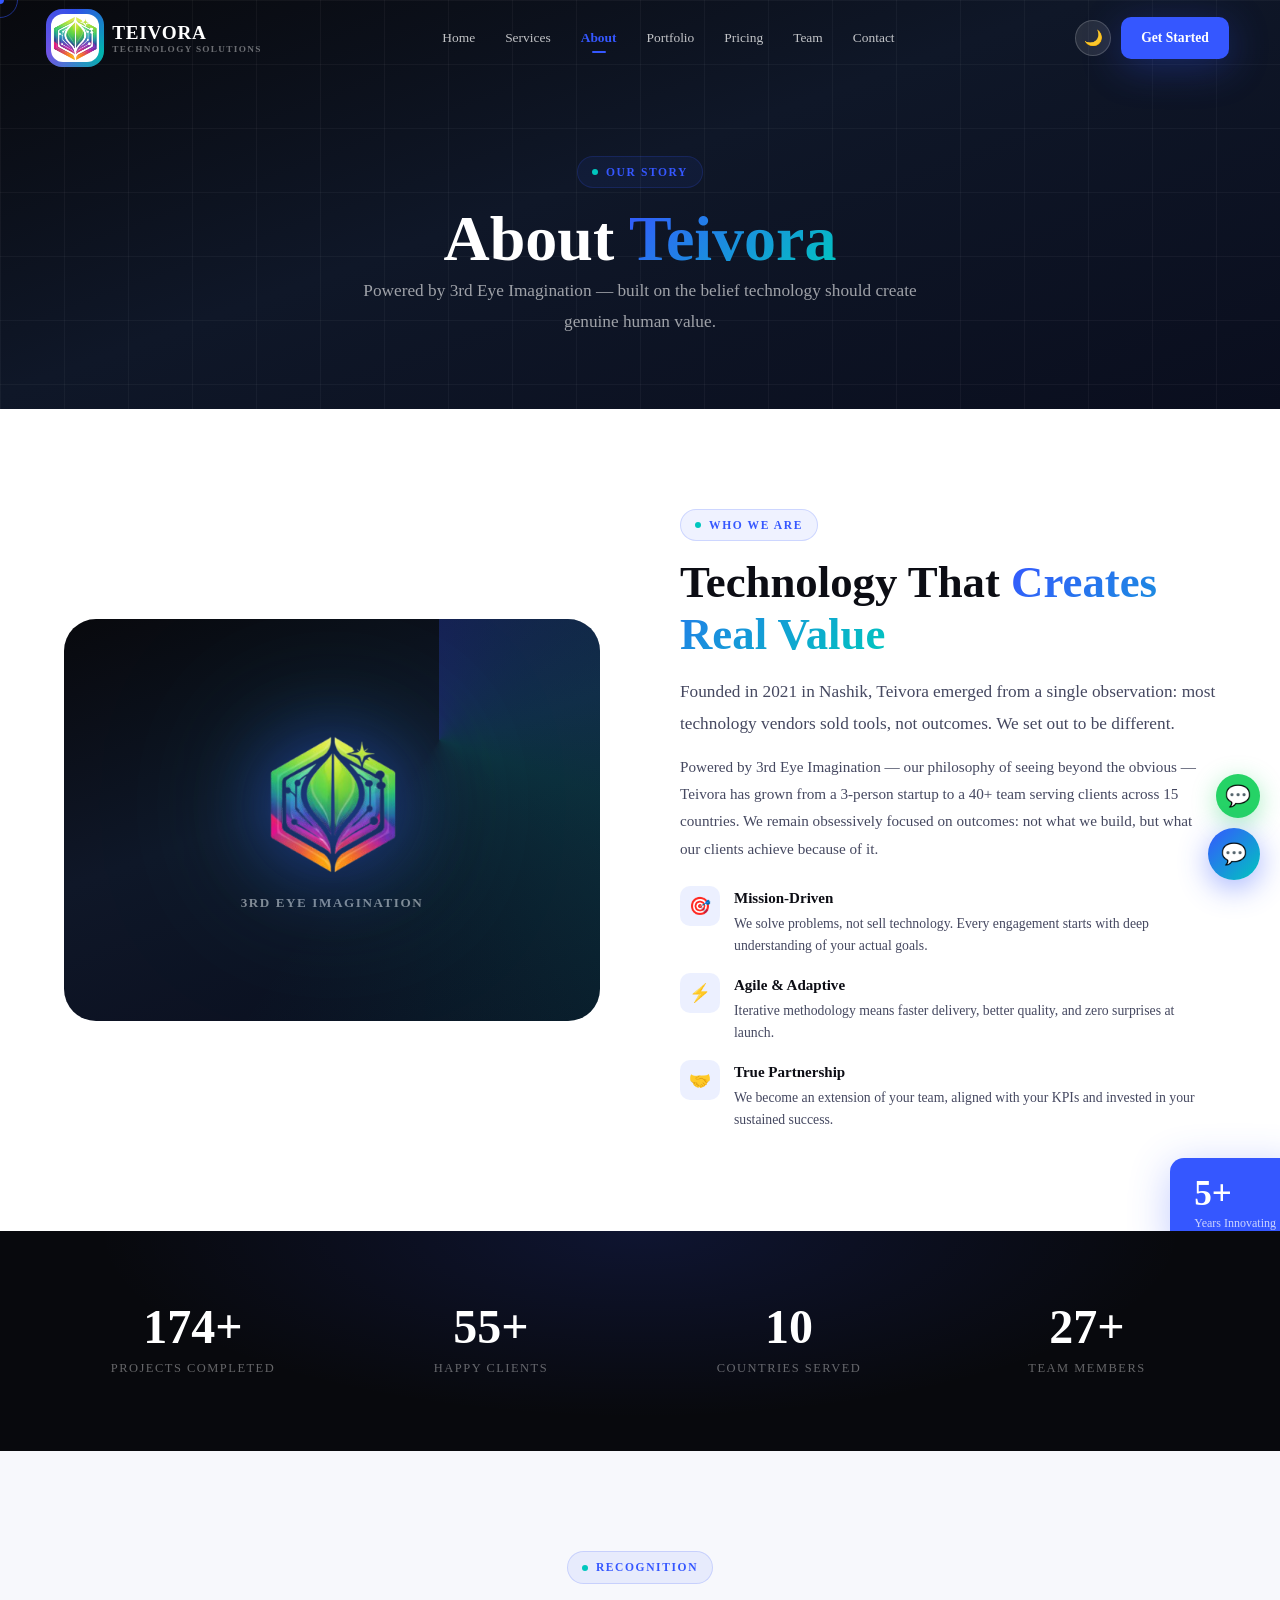
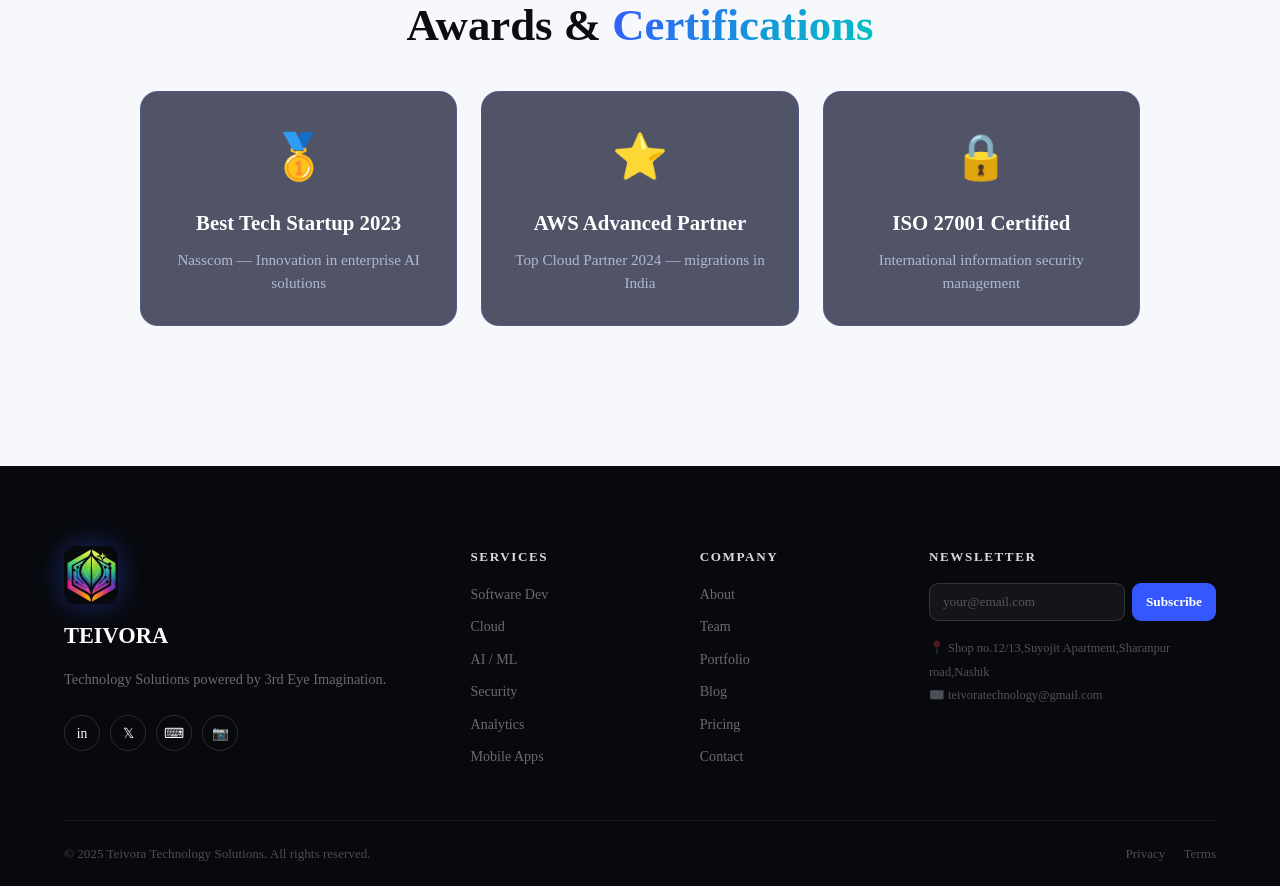
==== commit 293eaced: "Update founding year and location in about page" ====
--- a/pages/about.html
+++ b/pages/about.html
@@ -75,7 +75,7 @@
       <div class="rv-r">
         <div class="badge"><span class="badge-dot"></span>Who We Are</div>
         <h2 class="title">Technology That <span class="gr">Creates Real Value</span></h2>
-        <p class="lead" style="margin-top:16px">Founded in 2013 in Pune, Teivora emerged from a single observation: most technology vendors sold tools, not outcomes. We set out to be different.</p>
+        <p class="lead" style="margin-top:16px">Founded in 2021 in Nashik, Teivora emerged from a single observation: most technology vendors sold tools, not outcomes. We set out to be different.</p>
         <p style="color:var(--c-text2);margin-top:14px;line-height:1.8;font-size:.95rem">Powered by 3rd Eye Imagination — our philosophy of seeing beyond the obvious — Teivora has grown from a 3-person startup to a 40+ team serving clients across 15 countries. We remain obsessively focused on outcomes: not what we build, but what our clients achieve because of it.</p>
         <div class="about-feats" style="margin-top:24px">
           <div class="about-feat"><div class="feat-dot">🎯</div><div><h4>Mission-Driven</h4><p>We solve problems, not sell technology. Every engagement starts with deep understanding of your actual goals.</p></div></div>
@@ -189,4 +189,4 @@
 </div>
 <script src="../js/main.js"></script>
 </body>
-</html>+</html>
--- a/css/style.css
+++ b/css/style.css
@@ -811,6 +811,18 @@
     padding: 24px 16px;
   }
 }
+.testi-img {
+  width: 48px;
+  height: 48px;
+  border-radius: 50%;
+  object-fit: cover;
+  margin-right: 12px;
+}
+.testi-author {
+  display: flex;
+  align-items: center;
+  gap: 12px;
+}
 
 /* ── NUMBERS ── */
 .numbers {
@@ -1051,7 +1063,82 @@
   background:var(--c-card); transition:var(--trans); cursor:pointer;
 }
 .ftag.on, .ftag:hover { background:var(--c-blue); border-color:var(--c-blue); color:#fff }
-
+.port-grid {
+  display: grid;
+  grid-template-columns: repeat(3, 1fr);
+  gap: 20px;
+}
+
+.port-card {
+  position: relative;
+  padding: 40px;
+  border-radius: 20px;
+  cursor: pointer;
+  overflow: hidden;
+  background: linear-gradient(135deg,#0f1728,#3557ff);
+  transition: 0.3s ease;
+}
+
+.port-card:hover {
+  transform: translateY(-10px) scale(1.02);
+}
+
+.port-info {
+  position: relative;
+  z-index: 2;
+  color: white;
+}
+
+.port-info span {
+  font-size: 14px;
+  opacity: 0.7;
+}
+
+.port-info h3 {
+  margin-top: 10px;
+}
+
+/* MODAL */
+.modal {
+  display: none;
+  position: fixed;
+  z-index: 999;
+  left: 0;
+  top: 0;
+  width: 100%;
+  height: 100%;
+  background: rgba(0,0,0,0.7);
+}
+
+.modal-content {
+  background: #0f1728;
+  color: white;
+  margin: 10% auto;
+  padding: 30px;
+  border-radius: 20px;
+  width: 400px;
+  text-align: center;
+}
+
+.close {
+  float: right;
+  font-size: 24px;
+  cursor: pointer;
+}
+
+.modal-buttons a {
+  display: inline-block;
+  margin: 10px;
+  padding: 10px 20px;
+  border-radius: 10px;
+  text-decoration: none;
+  color: white;
+  background: #3557ff;
+}
+
+.modal-buttons a:hover {
+  background: #5a78ff;
+}
 /* ── CONTACT ── */
 .contact-grid { display:grid; grid-template-columns:1fr 1.6fr; gap:56px; margin-top:52px; align-items:start }
 .c-info h3 { font-size:1.5rem; font-weight:700; margin-bottom:18px }
